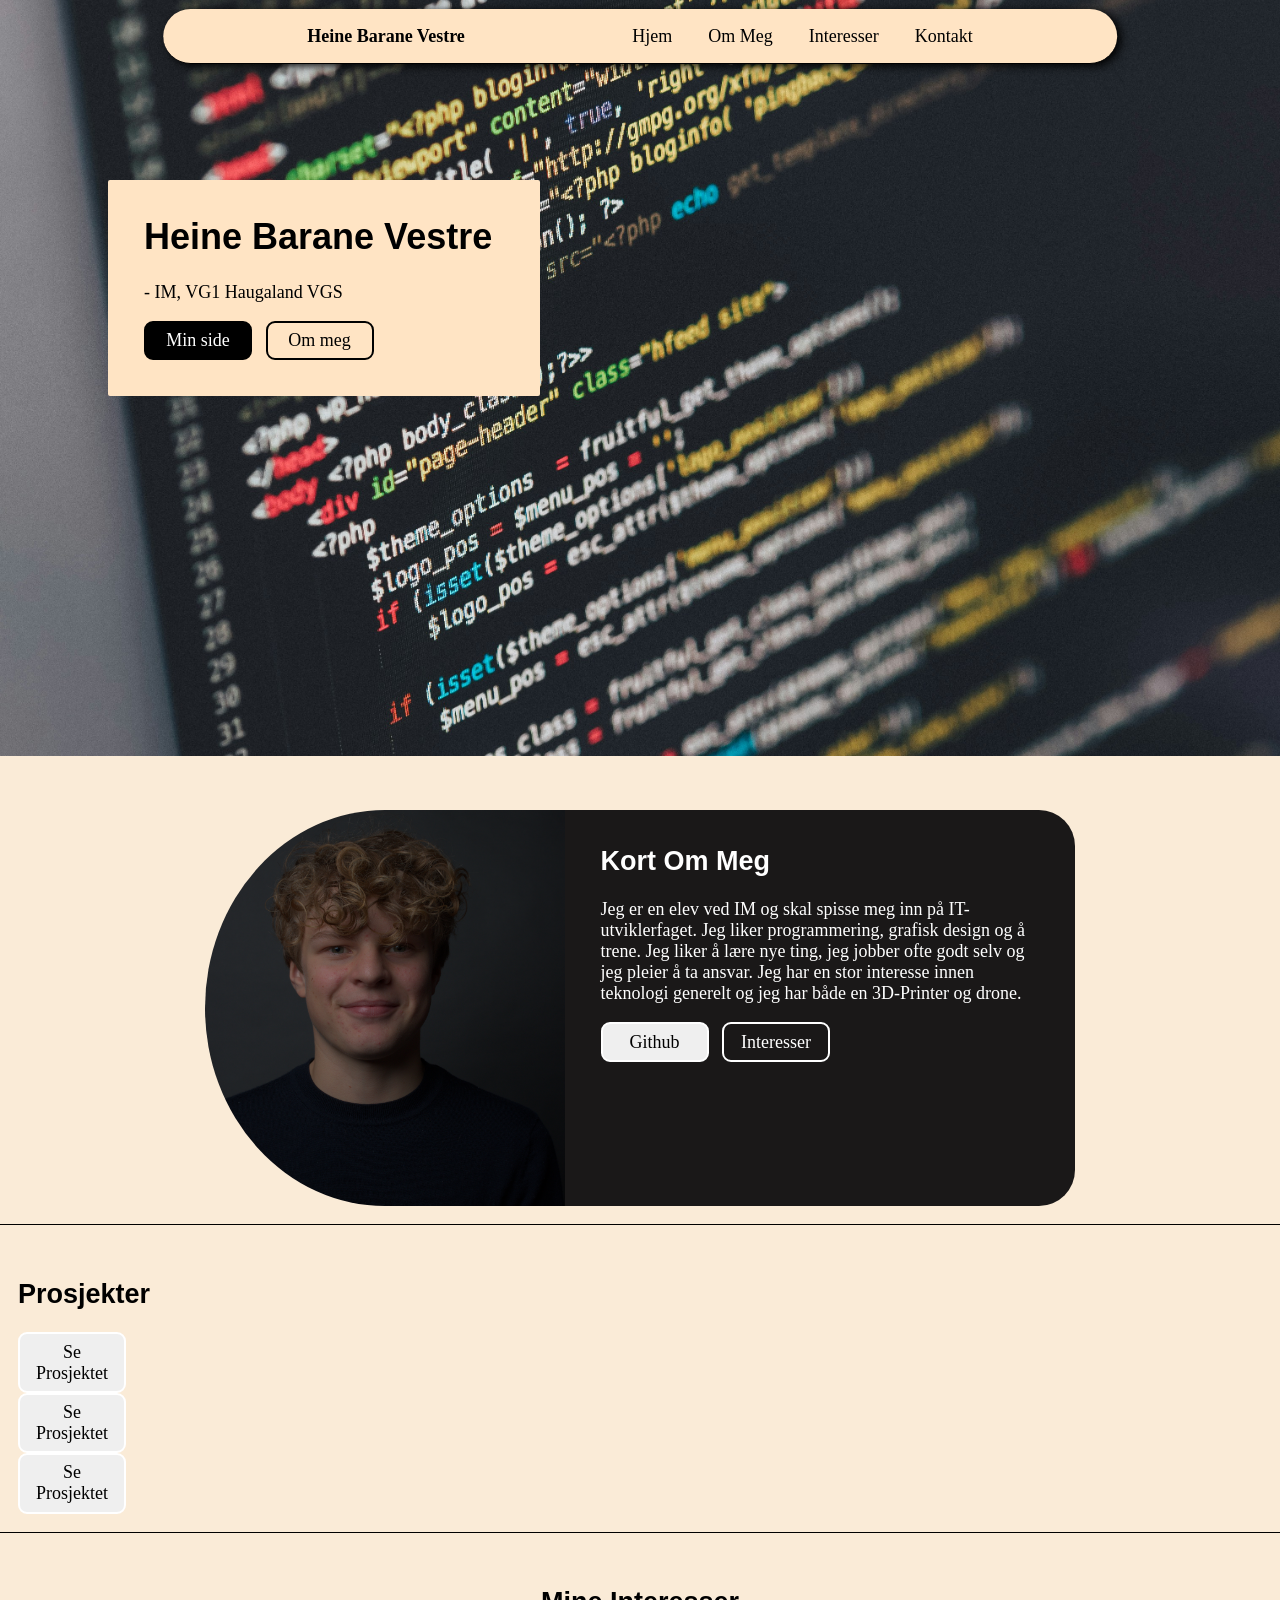
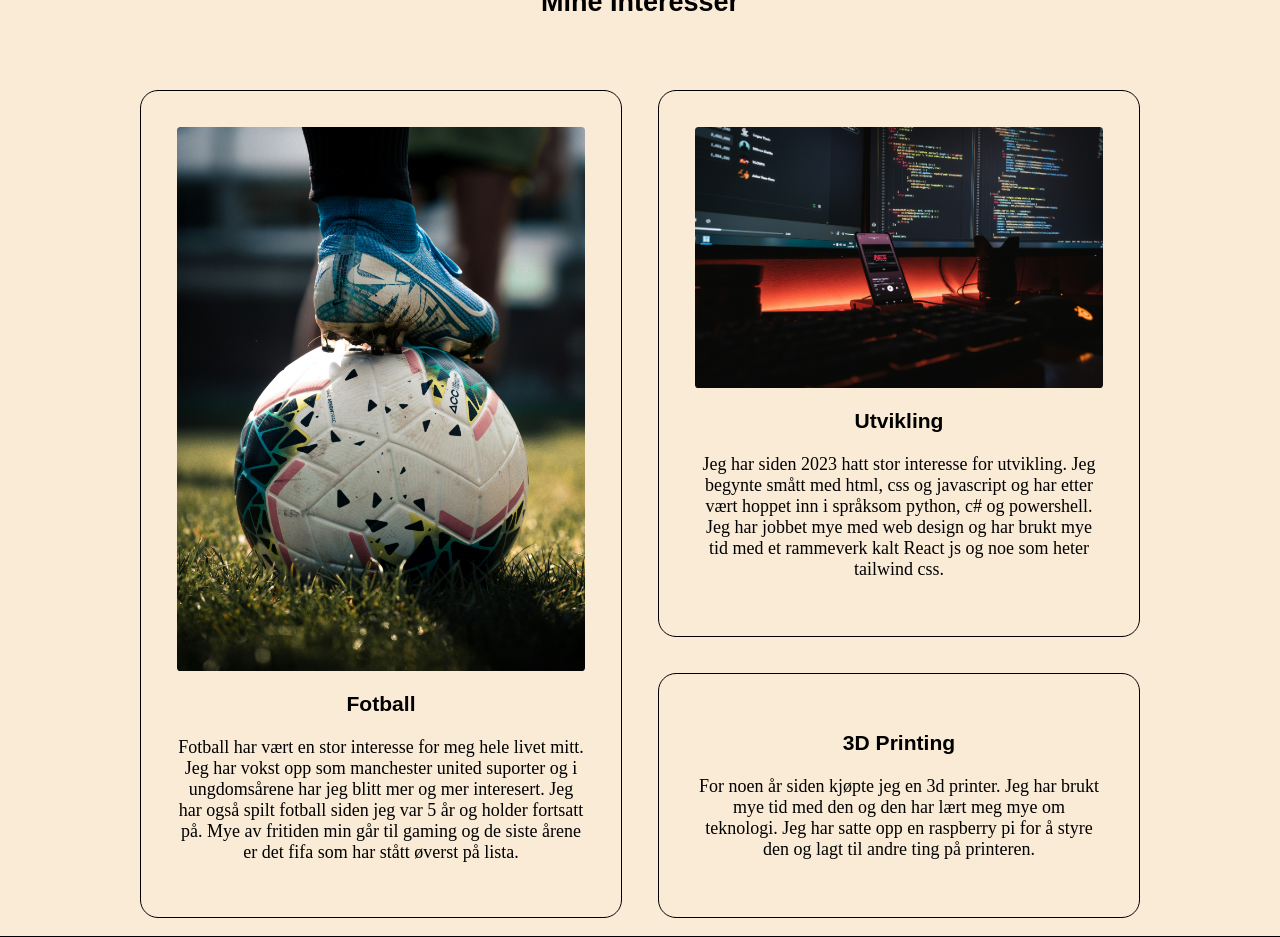
==== index.html @ cb9a3dd1 "first commit" ====
<!DOCTYPE html>

<!-- Engelsk språk -->
<html lang="en">

<!-- Head med links, tittel og metadata -->
<head>
    <!-- Karakter forståelse -->
    <meta charset="UTF-8">
    <!-- Gjør siden responsive -->
    <meta name="viewport" content="width=device-width, initial-scale=1.0">
    <!-- Tittel på siden -->
    <title>Min Nettside | Hjem</title>
    <!-- Linker css filen min med siden -->
    <link rel="stylesheet" href="./css/styles.css">
    <script src="./js/app.js" defer></script>
</head>
<!-- Body med alt innhold vi kan se -->
<body>
    <nav>
        <div class="logo">
            <p class="logo_inner">Heine Barane Vestre</p>
        </div>
        <div class="nav_links">
            <a href="./index.html" class="nav_link">Hjem</a>
            <a href="./index.html#section1" class="nav_link">Om Meg</a>
            <a href="./index.html#section3" class="nav_link">Interesser</a>
            <a href="./kontakt.html" class="nav_link">Kontakt</a>
        </div>
    </nav>
    <div class="header">
        <div class="header_container">
            <h1>Heine Barane Vestre</h1>
            <p>- IM, VG1 Haugaland VGS</p>
            <div class="header_button_holder" >
                <button class="primary" onclick="Openpage('https://ves3.no/')">Min side</button>
                <button class="secondary black" onclick="Openpage('#section1')">Om meg</button>
            </div>
        </div>
    </div>
    <div>
        <section id="section1" >
            <div class="section1_holder">
                <img src="./images/IMG_9644.jpg" class="image_of_me" alt="Bilde av meg">
                <div class="section1_text_container">
                    <h2>Kort Om Meg</h2>
                    <p>Jeg er en elev ved IM og skal spisse meg inn på IT-utviklerfaget. Jeg liker programmering, grafisk design og å trene. Jeg liker å lære nye ting, jeg jobber ofte godt selv og jeg pleier å ta ansvar. Jeg har en stor interesse innen teknologi generelt og jeg har både en 3D-Printer og drone.</p>
                    <div class="button_holder">
                        <button>Github</button>
                        <button class="secondary white">Interesser</button>
                    </div>
                </div>
            </div>
        </section>
        <section id="section2">
            <h2>Prosjekter</h2>
            <div id="projects_holder">
                <div class="project">
                    <button>Se Prosjektet</button>
                </div>
                <div class="project">
                    <button>Se Prosjektet</button>
                </div>
                <div class="project">
                    <button>Se Prosjektet</button>
                </div>
            </div>
        </section>
        <section id="section3">
            <h2>Mine Interesser</h2>
            <div id="interests_holder">
                <div class="interest" id="interest1">
                    <img src="./images/InteresseKoding.jpg" alt="">
                    <div>
                        <h3>Utvikling</h3>
                        <p>Jeg har siden 2023 hatt stor interesse for utvikling. Jeg begynte smått med html, css og javascript og har etter vært hoppet inn i språksom python, c# og powershell. Jeg har jobbet mye med web design og har brukt mye tid med et rammeverk kalt React js og noe som heter tailwind css.</p>
                    </div>
                </div>
                <div class="interest" id="interest2">
                    <img src="./images/InteresseFotball.jpg" alt="">
                    <div>
                        <h3>Fotball</h3>
                        <p>Fotball har vært en stor interesse for meg hele livet mitt. Jeg har vokst opp som manchester united suporter og i ungdomsårene har jeg blitt mer og mer interesert. Jeg har også spilt fotball siden jeg var 5 år og holder fortsatt på. Mye av fritiden min går til gaming og de siste årene er det fifa som har stått øverst på lista.</p>
                    </div>
                </div>
                <div class="interest" id="interest3">
                    <img src="./images/" alt="">
                    <h3>3D Printing</h3>
                    <p>For noen år siden kjøpte jeg en 3d printer. Jeg har brukt mye tid med den og den har lært meg mye om teknologi. Jeg har satte opp en raspberry pi for å styre den og lagt til andre ting på printeren.</p>
                </div>
            </div>
        </section>
    </div>
</body>
</html>
---- css/styles.css ----
html, body{
    background-color: antiquewhite;
    padding: 0;
    margin: 0;
    overflow-x: hidden;
    scroll-behavior: smooth;
}

:root{
    --font-main: "Segoe UI", Arial, Helvetica, system-ui, sans-serif; 
    --font-secondary: Georgia, "Times New Roman", Times, serif;
}

/* Ulike universale styles */

h1, p, button, h2{
    margin-top: 0;
}
h1, h2, h3{
    font-family: var(--font-main);
}
p, button{
    font-family: var(--font-secondary);
}
a{
    text-decoration: none;
}
button{
    border: 2px solid white;
    border-radius: 0.5rem;
    padding: 0.4rem;
    transition: all 150ms ease-in-out;
    text-decoration: none;
    cursor: pointer;
    width: 6rem;
    font: var(--font-main);
}
button:hover{
    transform: scale(1.075);
}
button:active{
    transform: scale(0.925);
}
button.primary{
    color: white;
    background-color: black;
    border-color: black;
}
button.white{
    border-color: white;
    color: white;
}
button.black{
    border-color: black;
    color: black;
}
button.primary > a{
    color: white;
}
button.secondary{
    background-color: transparent;
}
button.secondary > a{
    color: black;
}
.button_holder{
    display: flex;
    gap: 0.75rem;
}

/* Header */

.header{
    background-image: url(../images//coding.jpg);
    background-position: center;
    background-size: cover;
    width: 100%;
    height: 44vh;
    margin-top: 0;
    padding: 10rem 6rem;
}
.header_container{
    width: 20rem;
    border-radius: 2px;
    padding: 2rem;
    background-color: bisque;
}
.header_button_holder{
    display: flex;
    gap: 0.75rem;
}

/* navigasjon på siden */

nav{
    height: 6vh;
    display: flex;
    flex-direction: row;
    justify-content: space-between;
    padding: 0 8rem;
    border-bottom: 1px solid;
    width: 52%;
    top: 0.5rem;
    left: 50%;
    transform: translateX(-50%);
    position: fixed;
    background-color: bisque;
    border-radius: 2rem;
    align-items: center;
    box-shadow: 4px 2px 10px black;

}
.nav_links{
    display: flex;
    gap: 2rem;
    align-items: center;
}
.nav_link{
    color: black;
    text-decoration: none;
}
.nav_link:hover{
    text-decoration: underline;
}
.logo{
    display: flex;
    justify-content: center;
    align-items: center;
}
.logo_inner{
    font-weight: bold;
    padding: 0;
    margin: 0;
}

/* seksjoner */

section{
    height: auto;
    width: auto;
    border-bottom: solid 1px;
    margin-top: 2rem;
    padding: 2rem;
}

/* seksjon 1 */

#section1{
    display: flex;
    flex-direction: row;
    justify-content: center;
}
.section1_holder{
    flex-direction: row;
    display: flex;
    width: 70%;
}
.section1_text_container{
    height: 18rem;
    background-color: rgb(26, 24, 24);
    border-radius: 0 2rem 2rem 0;
    color: white;
    padding: 2rem;
}
.section1_text_container > h2{
    font-weight: bolder;
}
.section1_text_container > p{
    text-wrap: wrap;
    max-width: 100%;
}

.image_of_me{
    border-radius: 50% 0 0 50%;
    width: 20rem;
    aspect-ratio: 1/1;
    object-fit: cover;
}


/* Kontakt */

.contact_main_holder{
    border: 1px solid black;
    border-radius: 0.25rem;
    height: auto;
    width: 60%;
    margin: 2rem auto;
    padding: 2rem;
    display: flex;
    flex-direction: row;
    margin-top: 10vh;
    justify-content: space-around;
}
.text_container > p > a{
    text-decoration: underline;
    color: rgb(25, 116, 116);
}
.contact_image{
    width: 30%;
    border-radius: 0.25rem;
}

/* Interesser */
#section3{
 text-align: center;
}
#section3 > h2{
    margin-bottom: 4rem;
}
#interests_holder{
    width: 60%;
    max-width: 1000px;
    display: grid;
    justify-content: center;
    grid-template-rows: auto auto;
    grid-template-columns: auto auto;
    align-items: stretch;
    gap: 2rem;
    overflow: hidden;
    margin: 0 auto;

}
.interest{
    overflow: hidden;
    display: flex;
    border: solid 1px black;
    padding: 2rem;
    border-radius: 1rem;
    flex-direction: column;
}
#interest1{
    grid-column: 2;
    grid-row: 1;
}
#interest2{
    grid-column: 1;
    grid-row: span 2;
}
#interest3{
    grid-column: 2;
    grid-row: 2;
}
.interest > img{
    border-radius: 0.2rem;
}

/* Prosjekter */



/* scrollbar */
::-webkit-scrollbar{
    background-color: white;
}
::-webkit-scrollbar-thumb{
    background-color:rgb(25, 116, 116);
    border-radius: 2rem;
}

/* responsivt design */
@media (min-width: 600px) {
    html{
        font-size: 18px;
    }
}
@media (max-width: 1400px) {
    #interests_holder{
        width: 85%;
    }
    section{
        padding: 1rem;
    }
}
@media (max-width: 800px) {
    #interests_holder{
        display: flex;
        flex-direction: column;
    }
    section{
        padding: 0;
    }
    .header{
        padding: 0;
        padding-top: 10rem;
        height: 60vh;
    }
    .header_container{
        margin: 0 auto;
    }
    .logo{
        display: none;
    }
    .nav_links{
        width: 100%;
    }
}
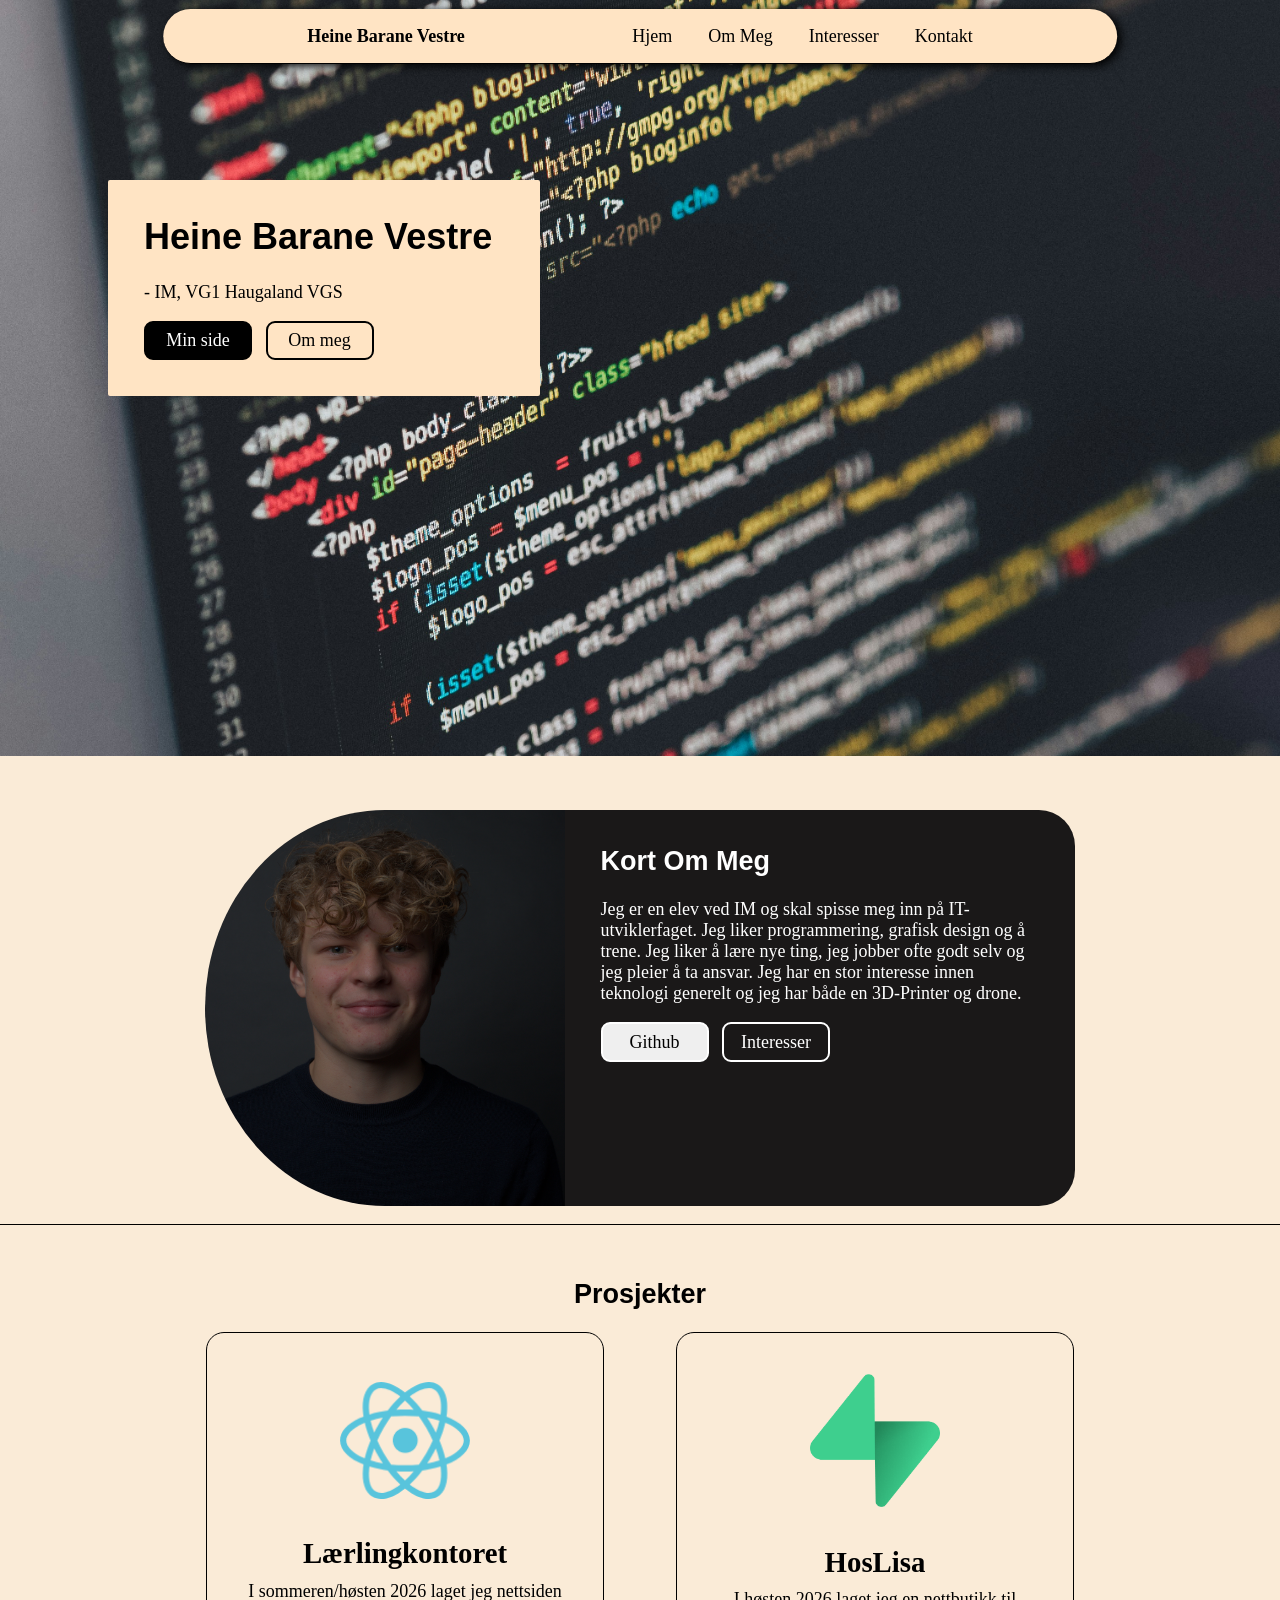
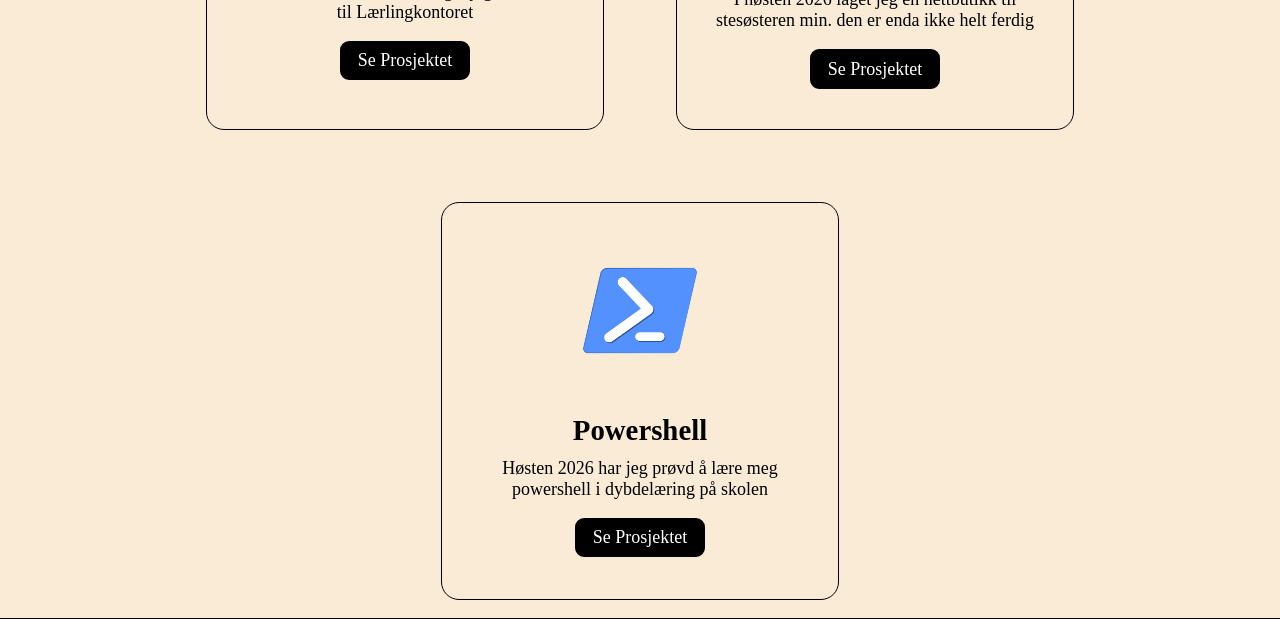
==== commit 5e4bf6f7: "added about me and interest page whit content" ====
--- a/index.html
+++ b/index.html
@@ -13,7 +13,10 @@
     <title>Min Nettside | Hjem</title>
     <!-- Linker css filen min med siden -->
     <link rel="stylesheet" href="./css/styles.css">
+    <!-- Peker scripten til javascript filen min og defer gjør at den kjøres etter html elementene har lastet inn -->
     <script src="./js/app.js" defer></script>
+
+    <link rel="shortcut icon" href="/assets/logo.ico" type="image/x-icon">
 </head>
 <!-- Body med alt innhold vi kan se -->
 <body>
@@ -23,8 +26,8 @@
         </div>
         <div class="nav_links">
             <a href="./index.html" class="nav_link">Hjem</a>
-            <a href="./index.html#section1" class="nav_link">Om Meg</a>
-            <a href="./index.html#section3" class="nav_link">Interesser</a>
+            <a href="./ommeg.html" class="nav_link">Om Meg</a>
+            <a href="./interesser.html" class="nav_link">Interesser</a>
             <a href="./kontakt.html" class="nav_link">Kontakt</a>
         </div>
     </nav>
@@ -33,8 +36,8 @@
             <h1>Heine Barane Vestre</h1>
             <p>- IM, VG1 Haugaland VGS</p>
             <div class="header_button_holder" >
-                <button class="primary" onclick="Openpage('https://ves3.no/')">Min side</button>
-                <button class="secondary black" onclick="Openpage('#section1')">Om meg</button>
+                <button class="primary" onclick="openPage('https://ves3.no/')">Min side</button>
+                <button class="secondary black" onclick="openPage('/ommeg.html')">Om meg</button>
             </div>
         </div>
     </div>
@@ -46,8 +49,8 @@
                     <h2>Kort Om Meg</h2>
                     <p>Jeg er en elev ved IM og skal spisse meg inn på IT-utviklerfaget. Jeg liker programmering, grafisk design og å trene. Jeg liker å lære nye ting, jeg jobber ofte godt selv og jeg pleier å ta ansvar. Jeg har en stor interesse innen teknologi generelt og jeg har både en 3D-Printer og drone.</p>
                     <div class="button_holder">
-                        <button>Github</button>
-                        <button class="secondary white">Interesser</button>
+                        <button onclick="openPage('https://github.com/Ves3-no')">Github</button>
+                        <button class="secondary white" onclick="openPage('/interesser.html')">Interesser</button>
                     </div>
                 </div>
             </div>
@@ -56,40 +59,26 @@
             <h2>Prosjekter</h2>
             <div id="projects_holder">
                 <div class="project">
-                    <button>Se Prosjektet</button>
+                    <img src="/images/react-128px.png" alt="">
+                    <h4>Lærlingkontoret</h4>
+                    <p>I sommeren/høsten 2026 laget jeg nettsiden til Lærlingkontoret</p>
+                    <button onclick="openPage('https://xn--lrlingkontoret-0ib.no/')" class="primary">Se Prosjektet</button>
                 </div>
                 <div class="project">
-                    <button>Se Prosjektet</button>
+                    <img src="/images/supabase-icon-green-transparent.png" alt="">
+                    <h4>HosLisa</h4>
+                    <p>I høsten 2026 laget jeg en nettbutikk til stesøsteren min. den er enda ikke helt ferdig</p>
+                    <button onclick="openPage('https://github.com/Ves3-no/hos-lisa')" class="primary">Se Prosjektet</button>
                 </div>
                 <div class="project">
-                    <button>Se Prosjektet</button>
+                    <img src="/images/file_type_powershell_icon_130243.png" alt="">
+                    <h4>Powershell</h4>
+                    <p>Høsten 2026 har jeg prøvd å lære meg powershell i dybdelæring på skolen</p>
+                    <button onclick="openPage('https://github.com/Ves3-no/Powershell-Dybde')" class="primary">Se Prosjektet</button>
                 </div>
             </div>
         </section>
-        <section id="section3">
-            <h2>Mine Interesser</h2>
-            <div id="interests_holder">
-                <div class="interest" id="interest1">
-                    <img src="./images/InteresseKoding.jpg" alt="">
-                    <div>
-                        <h3>Utvikling</h3>
-                        <p>Jeg har siden 2023 hatt stor interesse for utvikling. Jeg begynte smått med html, css og javascript og har etter vært hoppet inn i språksom python, c# og powershell. Jeg har jobbet mye med web design og har brukt mye tid med et rammeverk kalt React js og noe som heter tailwind css.</p>
-                    </div>
-                </div>
-                <div class="interest" id="interest2">
-                    <img src="./images/InteresseFotball.jpg" alt="">
-                    <div>
-                        <h3>Fotball</h3>
-                        <p>Fotball har vært en stor interesse for meg hele livet mitt. Jeg har vokst opp som manchester united suporter og i ungdomsårene har jeg blitt mer og mer interesert. Jeg har også spilt fotball siden jeg var 5 år og holder fortsatt på. Mye av fritiden min går til gaming og de siste årene er det fifa som har stått øverst på lista.</p>
-                    </div>
-                </div>
-                <div class="interest" id="interest3">
-                    <img src="./images/" alt="">
-                    <h3>3D Printing</h3>
-                    <p>For noen år siden kjøpte jeg en 3d printer. Jeg har brukt mye tid med den og den har lært meg mye om teknologi. Jeg har satte opp en raspberry pi for å styre den og lagt til andre ting på printeren.</p>
-                </div>
-            </div>
-        </section>
+        
     </div>
 </body>
 </html>
--- a/css/styles.css
+++ b/css/styles.css
@@ -12,7 +12,6 @@
 }
 
 /* Ulike universale styles */
-
 h1, p, button, h2{
     margin-top: 0;
 }
@@ -142,6 +141,9 @@
     margin-top: 2rem;
     padding: 2rem;
 }
+.sections{
+    margin-top: 10vh;
+}
 
 /* seksjon 1 */
 
@@ -162,6 +164,7 @@
     color: white;
     padding: 2rem;
 }
+
 .section1_text_container > h2{
     font-weight: bolder;
 }
@@ -204,9 +207,10 @@
 /* Interesser */
 #section3{
  text-align: center;
+ margin-top: 7vh;
 }
 #section3 > h2{
-    margin-bottom: 4rem;
+    margin-bottom: 2rem;
 }
 #interests_holder{
     width: 60%;
@@ -247,11 +251,102 @@
 
 /* Prosjekter */
 
-
+#section2{
+    text-align: center;
+}
+#projects_holder{
+    display: flex;
+    justify-content: center;
+    flex-direction: row;
+    gap: 4rem;
+    flex-wrap: wrap;
+}
+.project{
+    width: 20%;
+    overflow: hidden;
+    border: 1px solid black;
+    border-radius: 1rem;
+    padding: 2rem;
+    aspect-ratio: 1/1;
+    display: flex;
+    flex-direction: column;
+    justify-content: center;
+    align-items: center;
+    min-width: 18rem;
+}
+.project > img{
+    width: 40%;
+
+}
+.project > button{
+    width: 40%;
+
+}
+.project > h4{
+    font-weight: 700;
+    font-size: 1.6rem;
+    margin-bottom: 0.6rem;
+
+}
+
+/* Om meg */
+
+.AboutSections{
+    display: flex;
+    height: 50vh;
+    justify-content: center;
+    gap: 2rem;
+}
+.AboutSections > .text_holder{
+    width: 26%;
+    margin-top: 4rem;
+}
+.AboutSections > img{
+    border-radius: 0.4rem;
+}
+
+/* Skils */
+
+#skills{
+    height: auto;
+    text-align: center;
+}
+#skills > h2{
+    margin-bottom: 4rem;
+}
+.skill{
+    width: 20rem;
+    overflow: hidden;
+    aspect-ratio: 1/1;
+}
+.skill > h4{
+    margin: 0.6rem;
+    font-size: 1.4rem;
+}
+.skill > img{
+    width: 8rem;
+    max-width: 25%;
+    aspect-ratio: 1/1;
+    object-fit: cover;
+    overflow: visible;
+    border: 1px solid black;
+    border-radius: 50%;
+    padding: 8%;
+}
+.skills_holder{
+    display: flex;
+    flex-direction: row;
+    flex-wrap: wrap;
+    gap: 2rem;
+    width: 80%;
+    margin: 0 auto;
+    justify-content: center;
+    align-items: center;
+}
 
 /* scrollbar */
 ::-webkit-scrollbar{
-    background-color: white;
+    background-color: antiquewhite;
 }
 ::-webkit-scrollbar-thumb{
     background-color:rgb(25, 116, 116);
@@ -293,5 +388,61 @@
     }
     .nav_links{
         width: 100%;
+        justify-content: center;
+    }
+    nav{
+        padding: 0 1rem;
+        width: 80%;
+    }
+    #section3{
+        margin-top: 5rem;
+    }
+    .contact_main_holder{
+        flex-direction: column-reverse;
+        gap: 1rem;
+    }
+    .contact_main_holder > img{
+        width: 100%;
+    }
+    .image_of_me{
+        border-radius: 50% 50% 0 0;
+        width: auto;
+    }
+    .section1_holder{
+        flex-direction: column;
+        margin-bottom: 2rem;
+        align-items: stretch;
+        width: 80%;
+    }
+    .section1_text_container{
+        border-radius: 0 0 2rem 2rem;
+        width: auto;
+    }
+    .AboutSections{
+        flex-direction: column;
+        height: auto;
+        gap: 1rem;
+        align-items: center;
+        padding-bottom: 2rem;
+    }
+    .AboutSections > .text_holder{
+        width: 80%;
+        text-align: center;
+        margin: 0 auto;
+    }
+    .AboutSections > img{
+        width: 90%;
+    }
+}
+/* animations */
+
+@keyframes fadeIn{
+    0% {
+        opacity: 0;
+        transform: translateY(-12vh);
+    }
+    100%{
+        opacity: 1;
+        transform: translateY(0);
     }
 }
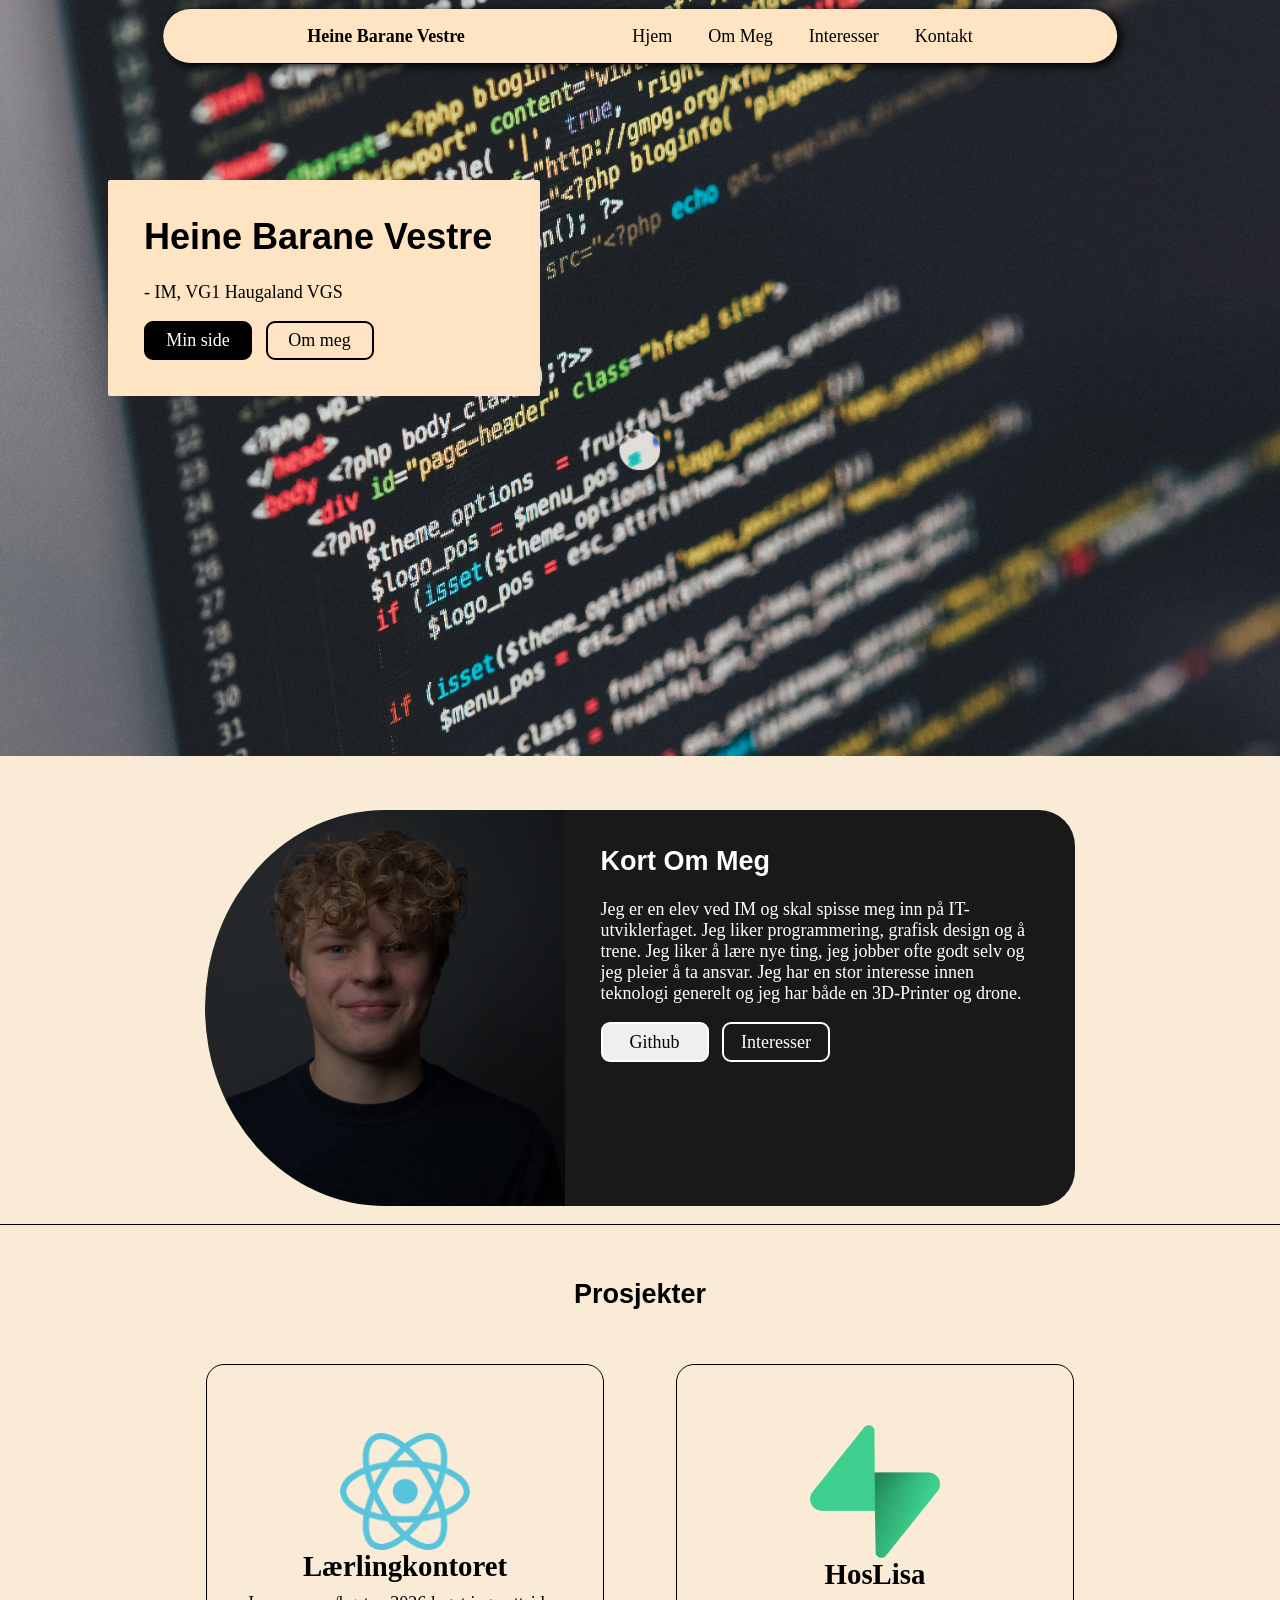
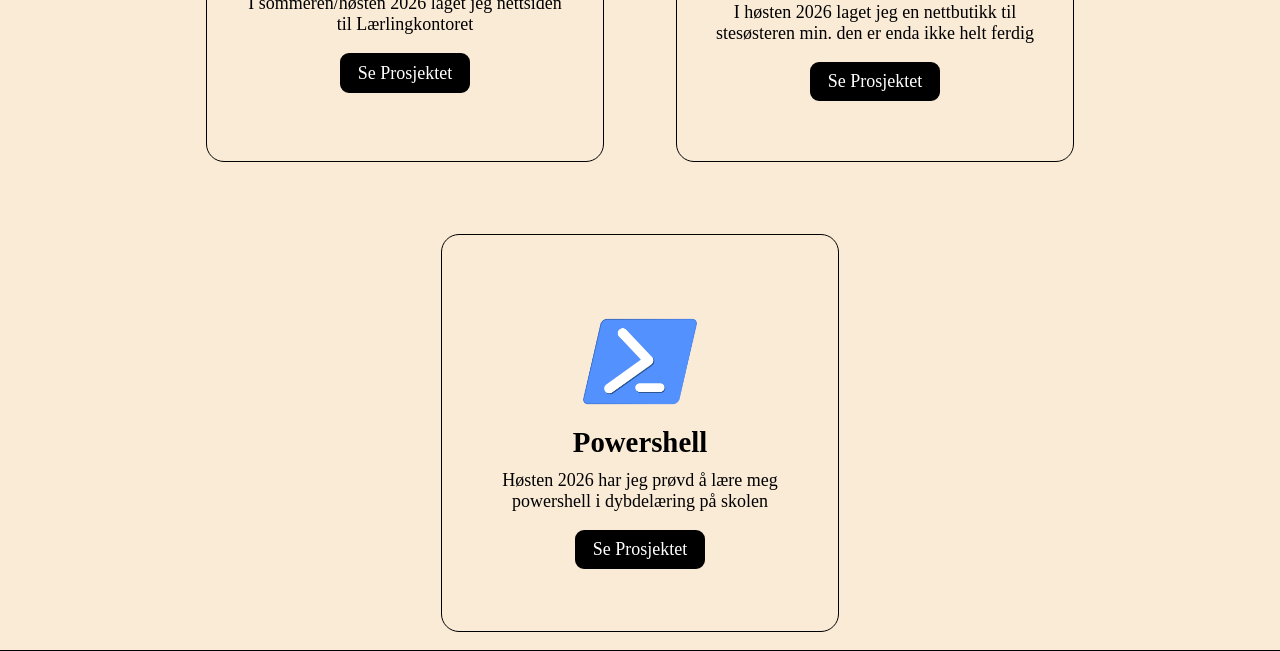
==== commit a1b80fc2: "mus følger for gøy" ====
--- a/index.html
+++ b/index.html
@@ -15,11 +15,13 @@
     <link rel="stylesheet" href="./css/styles.css">
     <!-- Peker scripten til javascript filen min og defer gjør at den kjøres etter html elementene har lastet inn -->
     <script src="./js/app.js" defer></script>
+    <script src="./js/mouseFollow.js" defer></script>
 
     <link rel="shortcut icon" href="/assets/logo.ico" type="image/x-icon">
 </head>
 <!-- Body med alt innhold vi kan se -->
 <body>
+    <div class="pointer" id="follow"></div>
     <nav>
         <div class="logo">
             <p class="logo_inner">Heine Barane Vestre</p>
@@ -59,19 +61,19 @@
             <h2>Prosjekter</h2>
             <div id="projects_holder">
                 <div class="project">
-                    <img src="/images/react-128px.png" alt="">
+                    <img src="./images/react-128px.png" alt="">
                     <h4>Lærlingkontoret</h4>
                     <p>I sommeren/høsten 2026 laget jeg nettsiden til Lærlingkontoret</p>
                     <button onclick="openPage('https://xn--lrlingkontoret-0ib.no/')" class="primary">Se Prosjektet</button>
                 </div>
                 <div class="project">
-                    <img src="/images/supabase-icon-green-transparent.png" alt="">
+                    <img src="./images/supabase-icon-green-transparent.png" alt="">
                     <h4>HosLisa</h4>
                     <p>I høsten 2026 laget jeg en nettbutikk til stesøsteren min. den er enda ikke helt ferdig</p>
                     <button onclick="openPage('https://github.com/Ves3-no/hos-lisa')" class="primary">Se Prosjektet</button>
                 </div>
                 <div class="project">
-                    <img src="/images/file_type_powershell_icon_130243.png" alt="">
+                    <img src="./images/file_type_powershell_icon_130243.png" alt="">
                     <h4>Powershell</h4>
                     <p>Høsten 2026 har jeg prøvd å lære meg powershell i dybdelæring på skolen</p>
                     <button onclick="openPage('https://github.com/Ves3-no/Powershell-Dybde')" class="primary">Se Prosjektet</button>
--- a/css/styles.css
+++ b/css/styles.css
@@ -12,8 +12,9 @@
 }
 
 /* Ulike universale styles */
-h1, p, button, h2{
+h1, p, button, h2, h3, h4, img{
     margin-top: 0;
+    cursor: none;
 }
 h1, h2, h3{
     font-family: var(--font-main);
@@ -254,6 +255,9 @@
 #section2{
     text-align: center;
 }
+#section2 > h2{
+    margin-bottom: 3rem;
+}
 #projects_holder{
     display: flex;
     justify-content: center;
@@ -445,4 +449,33 @@
         opacity: 1;
         transform: translateY(0);
     }
+}
+.pointer{
+    mix-blend-mode: difference;
+    background-color: white;
+    border-radius: 50%;
+    pointer-events: none;
+    position: fixed;
+    left: 50%;
+    top: 50%;
+    width: 2.3rem;
+    transform: translate(-50%, -50%);
+    cursor: none;
+    height: 2.3rem;
+    z-index: 4;
+    display: hidden;
+}
+.animate{
+    animation: 300ms click ease-in-out ;
+}
+@keyframes click{
+    0%{
+        transform: translate(-50%, -50%) scale(1);
+    }
+    50%{
+        transform: translate(-50%, -50%) scale(0.8);
+    }
+    100%{
+        transform: translate(-50%, -50%) scale(1);
+    }
 }
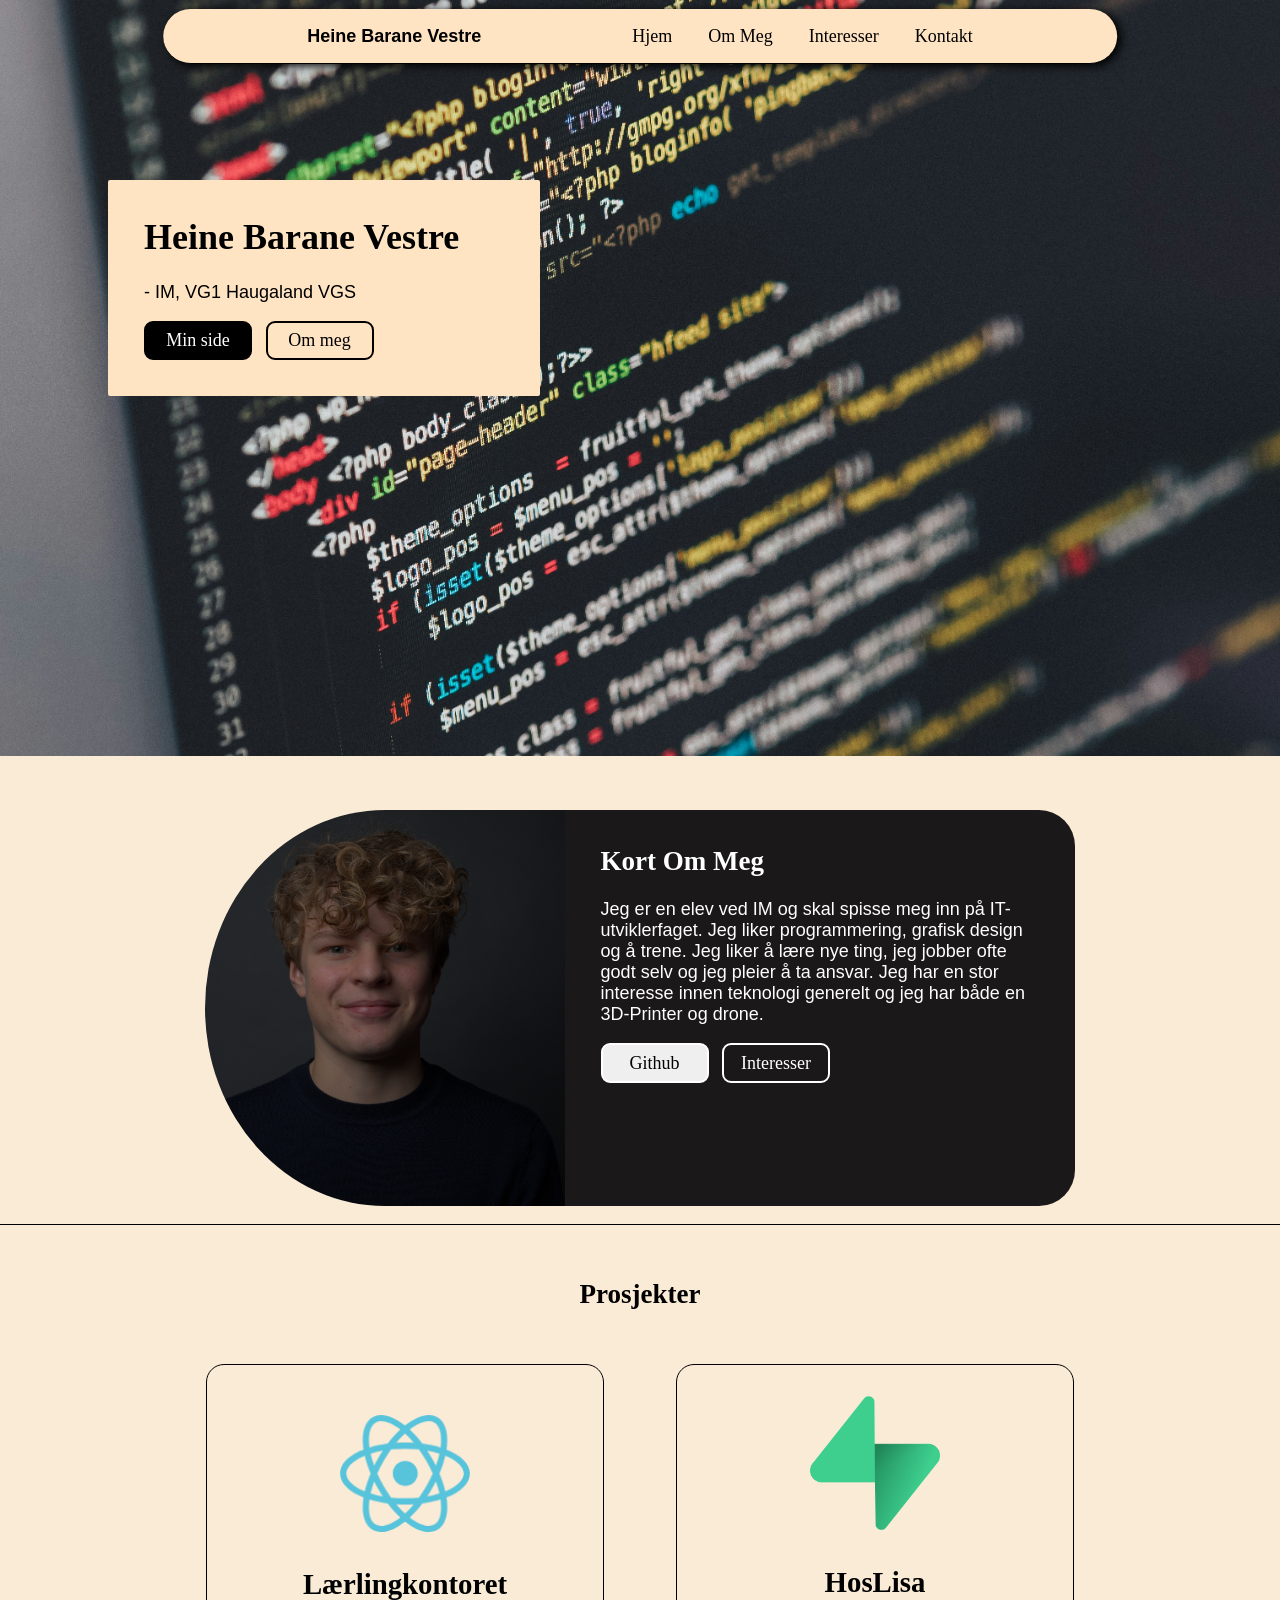
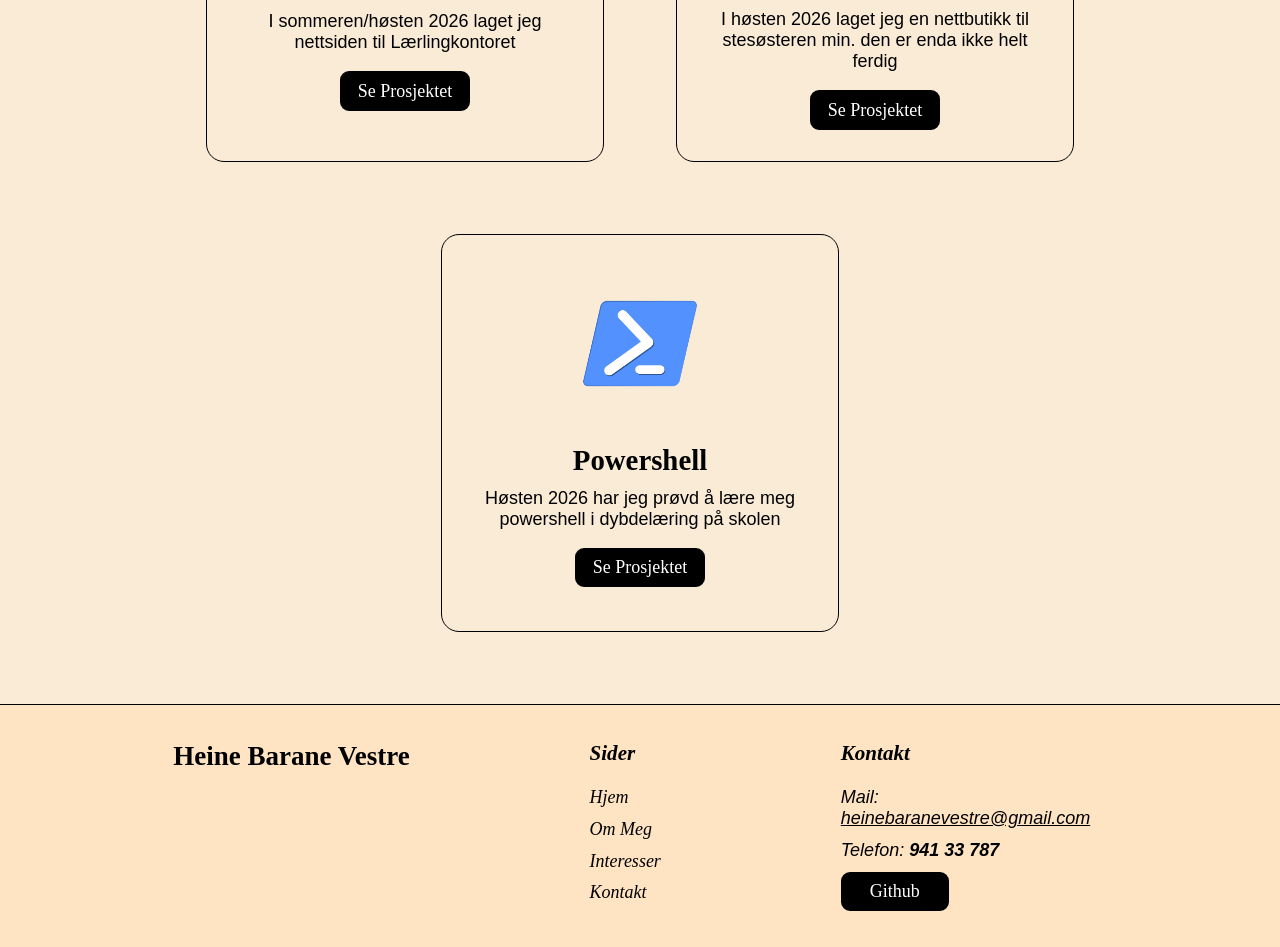
==== commit dafc7f0e: "added footer and made mouse following only for nav and footer" ====
--- a/index.html
+++ b/index.html
@@ -80,7 +80,30 @@
                 </div>
             </div>
         </section>
-        
     </div>
+    <footer>
+        <h2>Heine Barane Vestre</h2>
+        <div class="footer_holder" id="footer_holder_1">
+            <div>
+                <h3>Sider</h3>
+                <div>
+                    <a href="./index.html" class="nav_link">Hjem</a>
+                    <a href="./ommeg.html" class="nav_link">Om Meg</a>
+                    <a href="./interesser.html" class="nav_link">Interesser</a>
+                    <a href="./kontakt.html" class="nav_link">Kontakt</a>
+                </div>
+            </div>
+        </div>
+        <div class="footer_holder">
+            <div>
+                <h3>Kontakt</h3>
+                <div>
+                    <p>Mail: <a href="mailto:heinebaranevestre@gmail.com">heinebaranevestre@gmail.com</a></p>
+                    <p>Telefon: <strong>941 33 787</strong></p>
+                    <button onclick="Openpage('https://github.com/Ves3-no')" class="primary">Github</button>
+                </div>
+            </div>
+        </div>
+    </footer>
 </body>
 </html>
--- a/css/styles.css
+++ b/css/styles.css
@@ -7,14 +7,13 @@
 }
 
 :root{
-    --font-main: "Segoe UI", Arial, Helvetica, system-ui, sans-serif; 
-    --font-secondary: Georgia, "Times New Roman", Times, serif;
+    --font-main: Georgia, 'Times New Roman', Times, serif;
+    --font-secondary: "Segoe UI", "Trebuchet MS", "Lucida Grande", "Lucida Sans Unicode", "Lucida Sans", Tahoma, sans-serif;
 }
 
 /* Ulike universale styles */
 h1, p, button, h2, h3, h4, img{
     margin-top: 0;
-    cursor: none;
 }
 h1, h2, h3{
     font-family: var(--font-main);
@@ -34,6 +33,7 @@
     cursor: pointer;
     width: 6rem;
     font: var(--font-main);
+    font-style: normal !important;
 }
 button:hover{
     transform: scale(1.075);
@@ -108,7 +108,6 @@
     border-radius: 2rem;
     align-items: center;
     box-shadow: 4px 2px 10px black;
-
 }
 .nav_links{
     display: flex;
@@ -233,6 +232,13 @@
     padding: 2rem;
     border-radius: 1rem;
     flex-direction: column;
+    text-align: start;
+    gap: 1rem;
+    justify-content: center;
+}
+.interest > div > h3{
+    margin: 0;
+    margin-bottom: 0.5rem;
 }
 #interest1{
     grid-column: 2;
@@ -254,6 +260,7 @@
 
 #section2{
     text-align: center;
+    padding-bottom: 4rem;
 }
 #section2 > h2{
     margin-bottom: 3rem;
@@ -277,9 +284,17 @@
     justify-content: center;
     align-items: center;
     min-width: 18rem;
+    transition: transform 500ms ease;
+}
+.project:hover{
+    transform: scale(1.1);
+}
+.project:active{
+    transform: scale(1.1);
 }
 .project > img{
     width: 40%;
+    margin-bottom: 2rem;
 
 }
 .project > button{
@@ -356,7 +371,43 @@
     background-color:rgb(25, 116, 116);
     border-radius: 2rem;
 }
-
+/* footer */
+
+footer{
+    flex-direction: row;
+    display: flex;
+    background-color: bisque;
+    justify-content: space-around;
+    padding: 2rem 6rem;
+}
+.footer_holder{
+    width: 25%;
+    font-style: italic;
+    display: flex;
+    flex-direction: column;
+    align-items: center;
+    
+}
+.footer_holder > div > div{
+    display: flex;
+    flex-direction: column;
+    gap: 0.6rem;
+    color: black;
+}
+.footer_holder p > a{
+    color: black;
+    text-decoration: underline;
+    transition: all 200ms ease-in-out;
+}
+footer p, footer a{
+    margin: 0;
+}
+#footer_holder_1{
+    width: 16%;
+}
+.footer_holder p > a:hover{
+    color: rgb(25, 116, 116);
+}
 /* responsivt design */
 @media (min-width: 600px) {
     html{
@@ -452,7 +503,7 @@
 }
 .pointer{
     mix-blend-mode: difference;
-    background-color: white;
+    background-color: #d5dfd4;
     border-radius: 50%;
     pointer-events: none;
     position: fixed;
@@ -463,7 +514,7 @@
     cursor: none;
     height: 2.3rem;
     z-index: 4;
-    display: hidden;
+    display: none;
 }
 .animate{
     animation: 300ms click ease-in-out ;
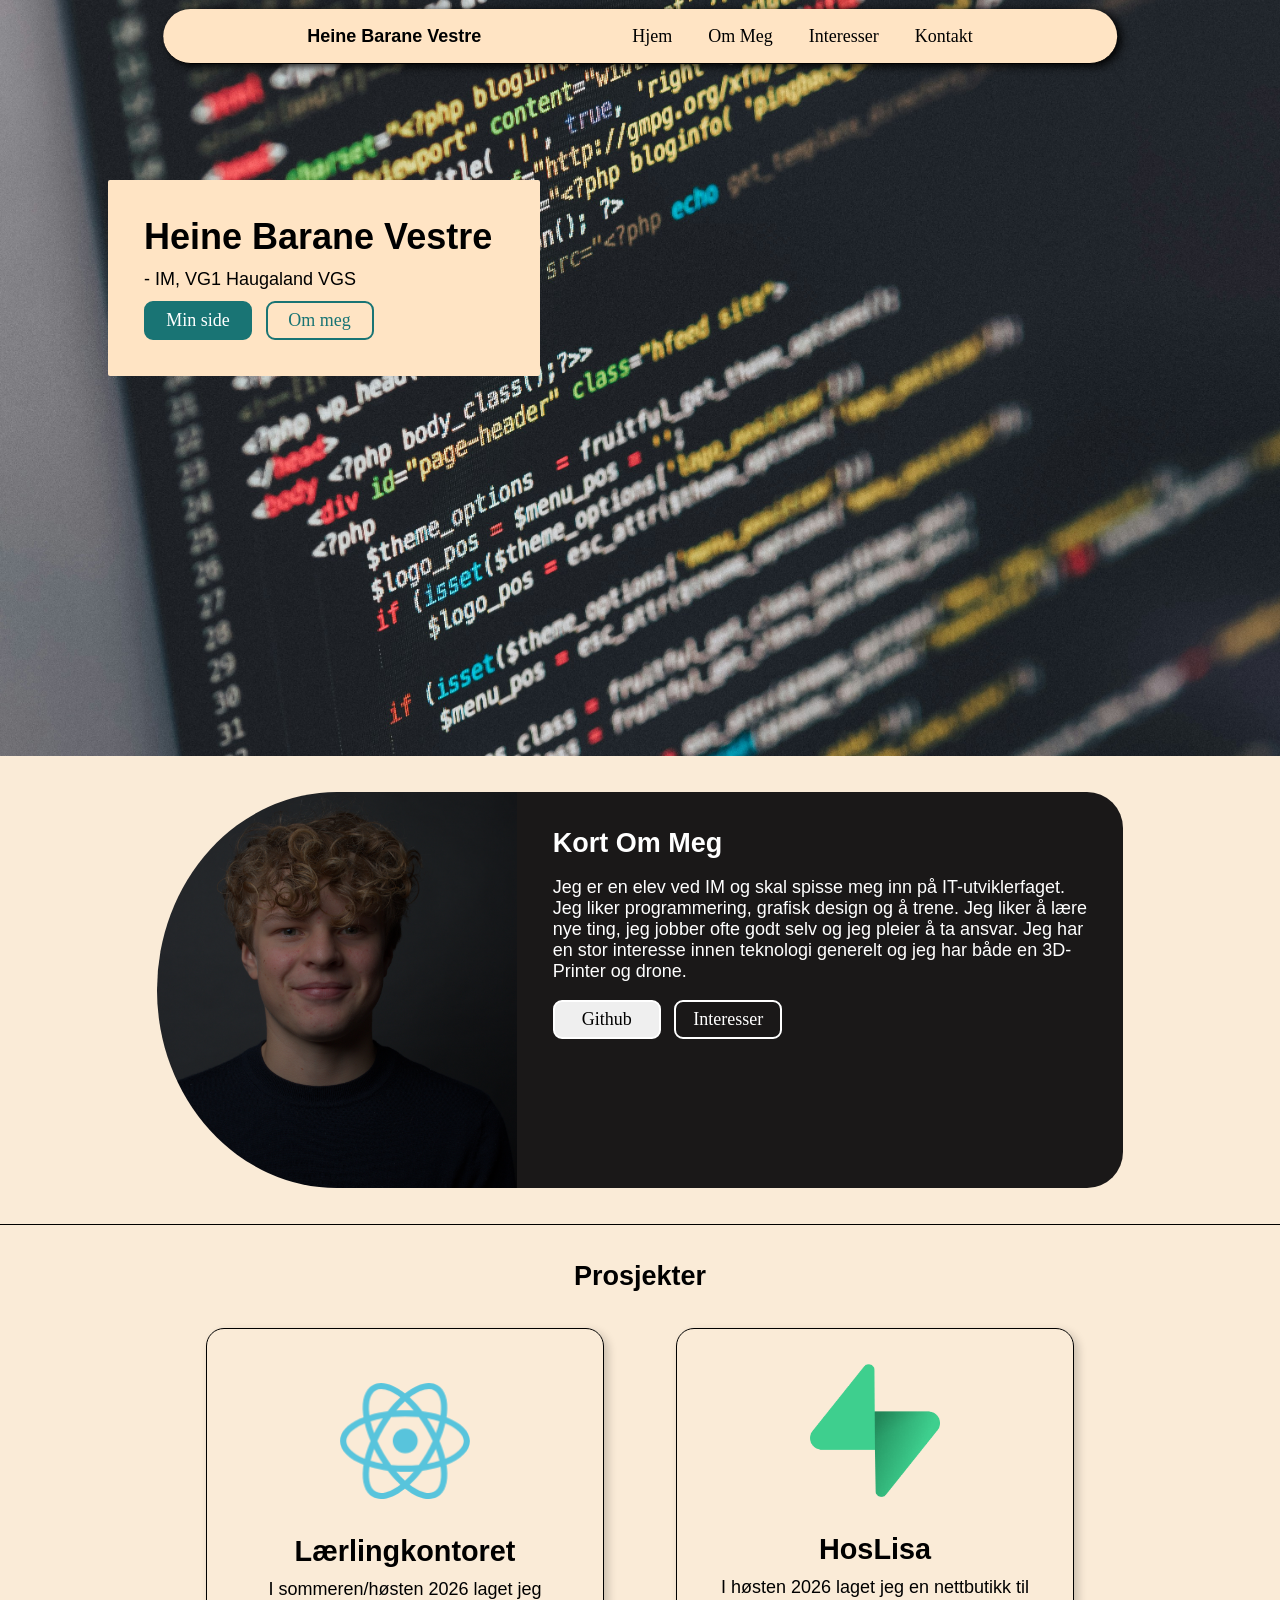
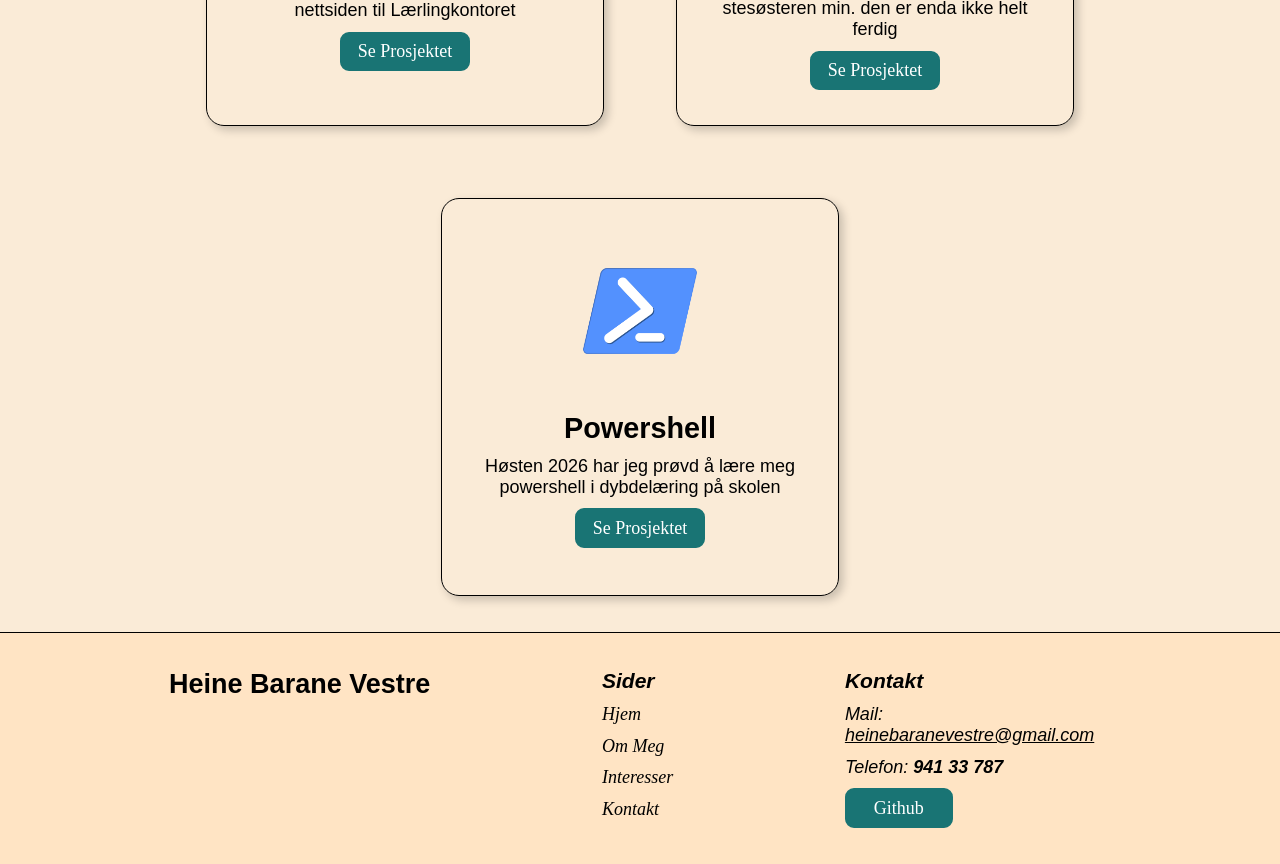
==== commit f8233765: "fix link Om Meg on header" ====
--- a/index.html
+++ b/index.html
@@ -17,7 +17,7 @@
     <script src="./js/app.js" defer></script>
     <script src="./js/mouseFollow.js" defer></script>
 
-    <link rel="shortcut icon" href="/assets/logo.ico" type="image/x-icon">
+    <link rel="shortcut icon" href="./assets/logo (1).ico" type="image/x-icon">
 </head>
 <!-- Body med alt innhold vi kan se -->
 <body>
@@ -39,7 +39,7 @@
             <p>- IM, VG1 Haugaland VGS</p>
             <div class="header_button_holder" >
                 <button class="primary" onclick="openPage('https://ves3.no/')">Min side</button>
-                <button class="secondary black" onclick="openPage('/ommeg.html')">Om meg</button>
+                <button class="secondary black" onclick="openPage('./ommeg.html')">Om meg</button>
             </div>
         </div>
     </div>
--- a/css/styles.css
+++ b/css/styles.css
@@ -7,15 +7,15 @@
 }
 
 :root{
-    --font-main: Georgia, 'Times New Roman', Times, serif;
+    --font-main: "Trebuchet MS", "Lucida Grande", "Lucida Sans Unicode", "Lucida Sans", Tahoma, sans-serif;
     --font-secondary: "Segoe UI", "Trebuchet MS", "Lucida Grande", "Lucida Sans Unicode", "Lucida Sans", Tahoma, sans-serif;
 }
 
 /* Ulike universale styles */
-h1, p, button, h2, h3, h4, img{
-    margin-top: 0;
-}
-h1, h2, h3{
+h1, p, button, h2, h3, h4, img, h5{
+    margin: 0;
+}
+h1, h2, h3, h4, h5{
     font-family: var(--font-main);
 }
 p, button{
@@ -43,16 +43,16 @@
 }
 button.primary{
     color: white;
-    background-color: black;
-    border-color: black;
+    background-color: rgb(25, 116, 116);
+    border-color: rgb(25, 116, 116);
 }
 button.white{
     border-color: white;
     color: white;
 }
 button.black{
-    border-color: black;
-    color: black;
+    border-color: rgb(25, 116, 116);
+    color: rgb(25, 116, 116);
 }
 button.primary > a{
     color: white;
@@ -76,7 +76,6 @@
     background-size: cover;
     width: 100%;
     height: 44vh;
-    margin-top: 0;
     padding: 10rem 6rem;
 }
 .header_container{
@@ -84,6 +83,9 @@
     border-radius: 2px;
     padding: 2rem;
     background-color: bisque;
+    display: flex;
+    gap: 0.6rem;
+    flex-direction: column;
 }
 .header_button_holder{
     display: flex;
@@ -108,6 +110,7 @@
     border-radius: 2rem;
     align-items: center;
     box-shadow: 4px 2px 10px black;
+    z-index: 20;
 }
 .nav_links{
     display: flex;
@@ -138,8 +141,7 @@
     height: auto;
     width: auto;
     border-bottom: solid 1px;
-    margin-top: 2rem;
-    padding: 2rem;
+    padding: 2rem !important;
 }
 .sections{
     margin-top: 10vh;
@@ -155,13 +157,16 @@
 .section1_holder{
     flex-direction: row;
     display: flex;
-    width: 70%;
+    width: 80%;
 }
 .section1_text_container{
     height: 18rem;
     background-color: rgb(26, 24, 24);
     border-radius: 0 2rem 2rem 0;
     color: white;
+    display: flex;
+    gap: 1rem;
+    flex-direction: column;
     padding: 2rem;
 }
 
@@ -199,6 +204,11 @@
     text-decoration: underline;
     color: rgb(25, 116, 116);
 }
+.text_container{
+    display: flex;
+    flex-direction: column;
+    gap: 0.6rem;
+}
 .contact_image{
     width: 30%;
     border-radius: 0.25rem;
@@ -263,7 +273,7 @@
     padding-bottom: 4rem;
 }
 #section2 > h2{
-    margin-bottom: 3rem;
+    margin-bottom: 2rem;
 }
 #projects_holder{
     display: flex;
@@ -285,12 +295,14 @@
     align-items: center;
     min-width: 18rem;
     transition: transform 500ms ease;
+    box-shadow: 4px 4px 10px rgba(0, 0, 0, 0.200);
+
 }
 .project:hover{
-    transform: scale(1.1);
+    transform: scale(1.07);
 }
 .project:active{
-    transform: scale(1.1);
+    transform: scale(1.07);
 }
 .project > img{
     width: 40%;
@@ -307,6 +319,10 @@
     margin-bottom: 0.6rem;
 
 }
+.project > p{
+    margin-bottom: 0.6rem;
+
+}
 
 /* Om meg */
 
@@ -320,37 +336,55 @@
     width: 26%;
     margin-top: 4rem;
 }
-.AboutSections > img{
+.AboutSections img{
     border-radius: 0.4rem;
-}
+    z-index: 0;
+    box-shadow: 4px 4px 10px rgba(0, 0, 0, 0.486);
+}
+
+.AboutSections > .text_holder > h2{
+    margin-bottom: 0.6rem;
+}
+
 
 /* Skils */
 
 #skills{
     height: auto;
+    z-index: 5;
+}
+#skills > h2{
+    margin-bottom: 2rem;
     text-align: center;
 }
-#skills > h2{
-    margin-bottom: 4rem;
-}
 .skill{
-    width: 20rem;
+    width: 26rem;
     overflow: hidden;
-    aspect-ratio: 1/1;
-}
+    aspect-ratio: 3/1;
+    display: flex;
+    border: 1px solid black;
+    border-radius: 0.5rem;
+    padding: 2rem;
+    justify-content: center;
+    align-items: center;
+    gap: 8%;
+    transition: box-shadow ease-in-out 400ms;
+    z-index: 5;
+}
+
 .skill > h4{
     margin: 0.6rem;
     font-size: 1.4rem;
 }
-.skill > img{
+.skill > div{
+    width: 60%;
+}
+.skill img{
     width: 8rem;
-    max-width: 25%;
+    overflow: hidden;
     aspect-ratio: 1/1;
-    object-fit: cover;
-    overflow: visible;
-    border: 1px solid black;
-    border-radius: 50%;
-    padding: 8%;
+    object-fit: contain;
+    width: 32%;
 }
 .skills_holder{
     display: flex;
@@ -408,6 +442,9 @@
 .footer_holder p > a:hover{
     color: rgb(25, 116, 116);
 }
+footer h3{
+    margin-bottom: 0.6rem
+}
 /* responsivt design */
 @media (min-width: 600px) {
     html{
@@ -426,9 +463,17 @@
     #interests_holder{
         display: flex;
         flex-direction: column;
+        align-items: center;
     }
     section{
-        padding: 0;
+        padding-left: 0 !important;
+        padding-right: 0 !important;
+        width: 100%;
+        padding-bottom: 2rem;
+        padding-top: 2rem;
+    }
+    .interest{
+        width: 76%;
     }
     .header{
         padding: 0;
@@ -437,6 +482,14 @@
     }
     .header_container{
         margin: 0 auto;
+        width: 70%;
+    }
+    .skill{
+        width: 100%;
+        aspect-ratio: auto;
+    }
+    .skills_holder{
+        width: 96%;
     }
     .logo{
         display: none;
@@ -467,11 +520,24 @@
         flex-direction: column;
         margin-bottom: 2rem;
         align-items: stretch;
-        width: 80%;
+        width: 96% !important;
+        overflow: hidden;
     }
     .section1_text_container{
         border-radius: 0 0 2rem 2rem;
         width: auto;
+    }
+    footer > h2 {
+        display: none;
+    }
+    .footer_holder{
+        width: 40%;
+    }
+    footer{
+        padding: 2rem 3%;
+    }
+    .contact_main_holder{
+        width: 74%;
     }
     .AboutSections{
         flex-direction: column;
@@ -481,13 +547,21 @@
         padding-bottom: 2rem;
     }
     .AboutSections > .text_holder{
-        width: 80%;
-        text-align: center;
+        width: 90%;
+        text-align: left;
         margin: 0 auto;
     }
     .AboutSections > img{
         width: 90%;
     }
+    .section1_holder{
+        width: 100%;
+        margin: 0;
+    }
+    #interests_holder{
+        width: 100%;
+    }
+    
 }
 /* animations */
 
@@ -513,8 +587,19 @@
     transform: translate(-50%, -50%);
     cursor: none;
     height: 2.3rem;
-    z-index: 4;
+    z-index: 22;
     display: none;
+    transition: filter  400ms ease, background-color 200ms ease;
+
+}
+.pointer.glow{
+    background-image: radial-gradient(circle, #fff, rgb(25, 116, 116));
+    filter: blur(50px);
+    opacity: 0.4;
+    height: 10rem;
+    width: 10rem;
+    mix-blend-mode: normal;
+    z-index: 0;
 }
 .animate{
     animation: 300ms click ease-in-out ;
